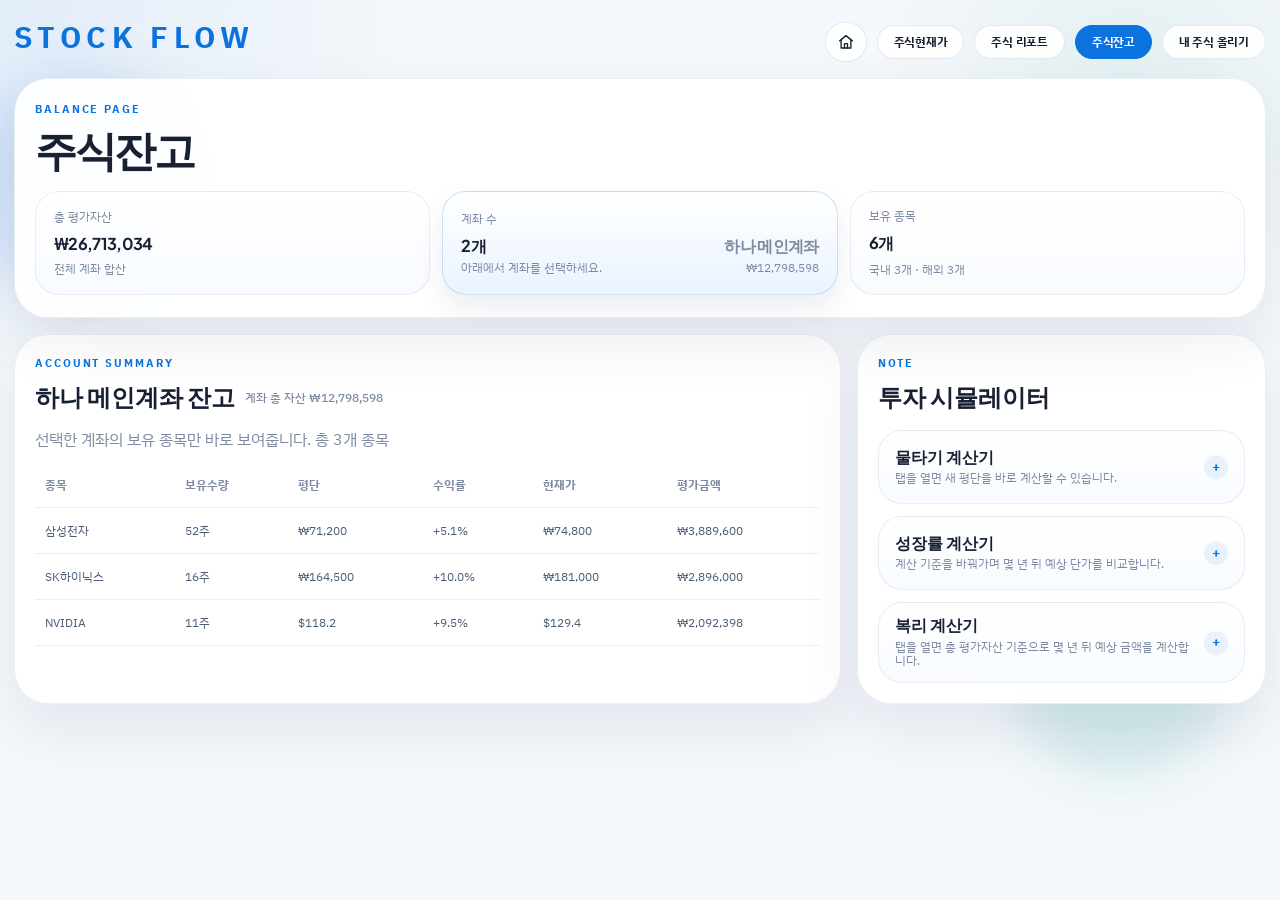
==== balance.html @ 99c7337c "Bump balance page asset version" ====
<!DOCTYPE html>
<html lang="ko">
  <head>
    <meta charset="UTF-8" />
    <meta name="viewport" content="width=device-width, initial-scale=1.0" />
    <title>주식잔고 | Stock Flow</title>
    <meta
      name="description"
      content="계좌별 주식 잔고와 평가금액을 확인하는 Stock Flow 페이지"
    />
    <link rel="preconnect" href="https://fonts.googleapis.com" />
    <link rel="preconnect" href="https://fonts.gstatic.com" crossorigin />
    <link
      href="https://fonts.googleapis.com/css2?family=IBM+Plex+Sans+KR:wght@400;500;600;700&family=Plus+Jakarta+Sans:wght@500;700;800&display=swap"
      rel="stylesheet"
    />
    <link rel="stylesheet" href="./styles.css?v=20260329-15" />
    <script defer src="./balance.js?v=20260329-15"></script>
  </head>
  <body>
    <div class="page-glow page-glow-one"></div>
    <div class="page-glow page-glow-two"></div>

    <div class="app-shell">
      <header class="page-header">
        <a href="./index.html" class="eyebrow-link">
          <p class="eyebrow">Stock Flow</p>
        </a>
        <div class="header-actions" aria-label="상단 기능 버튼">
          <a href="./index.html" class="header-action-button home-button" aria-label="홈">
            <svg class="home-icon" viewBox="0 0 24 24" aria-hidden="true">
              <path d="M3.5 10.5L12 3.5l8.5 7" />
              <path d="M5.5 9.75V20h13V9.75" />
              <path d="M10 20v-5.75h4V20" />
            </svg>
          </a>
          <a href="./market.html" class="header-action-button">주식현재가</a>
          <a href="./report.html" class="header-action-button">주식 리포트</a>
          <a href="./balance.html" class="header-action-button active" aria-current="page">주식잔고</a>
          <a href="./upload.html" class="header-action-button">내 주식 올리기</a>
        </div>
      </header>

      <main class="page-stack">
        <section class="panel hero-panel">
          <p class="section-kicker">Balance Page</p>
          <h1 class="market-page-title">주식잔고</h1>

          <div class="quick-stats balance-quick-stats">
            <button
              type="button"
              class="quick-stat-card quick-stat-card-button"
              id="totalAssetButton"
            >
              <span>총 평가자산</span>
              <strong id="balanceTotalAssetValue">-</strong>
              <p id="balanceTotalAssetMeta">전체 계좌 합산</p>
            </button>
            <div class="quick-stat-stack">
              <button
                type="button"
                class="quick-stat-card quick-stat-card-button"
                id="accountPickerButton"
                aria-expanded="false"
                aria-controls="accountPickerPanel"
              >
                <span>계좌 수</span>
                <div class="account-count-line">
                  <div class="account-count-stack">
                    <strong id="accountCountValue">-</strong>
                    <span id="accountCountMeta" class="account-count-subvalue">아래에서 계좌를 선택하세요.</span>
                  </div>
                  <div class="account-selected-stack">
                    <strong id="accountSelectedLabel" class="account-count-selected">-</strong>
                    <span id="accountSelectedAmount" class="account-count-subvalue">-</span>
                  </div>
                </div>
              </button>

              <div id="accountPickerPanel" class="account-picker-panel" hidden>
                <div class="account-picker-head">
                  <strong>계좌 선택</strong>
                </div>
                <div id="accountPickerList" class="account-picker-list"></div>
              </div>
            </div>
            <div class="quick-stat-stack">
              <button
                type="button"
                class="quick-stat-card quick-stat-card-button"
                id="holdingFilterButton"
                aria-expanded="false"
                aria-controls="holdingFilterPanel"
              >
                <span>보유 종목</span>
                <strong id="holdingCountValue">-</strong>
                <p id="holdingCountMeta">-</p>
              </button>

              <div id="holdingFilterPanel" class="holding-filter-panel" hidden>
                <div class="holding-filter-head">
                  <strong>주식 보기</strong>
                </div>
                <div class="holding-filter-list">
                  <button type="button" class="holding-filter-item" data-holding-filter="domestic">
                    한국 주식
                  </button>
                  <button type="button" class="holding-filter-item" data-holding-filter="foreign">
                    미국주식
                  </button>
                </div>
              </div>
            </div>
          </div>
        </section>

        <section class="page-grid-two balance-page-grid">
          <article class="panel page-panel">
            <div class="panel-head">
              <div>
                <p class="section-kicker">Account Summary</p>
                <div class="balance-section-title-row">
                  <h2 id="balanceSectionTitle">계좌별 잔고</h2>
                  <span id="balanceSectionAsset" class="balance-section-asset">-</span>
                </div>
              </div>
            </div>

            <p id="balanceSectionMeta" class="section-caption balance-section-meta">-</p>

            <div class="table-wrap">
              <table class="stock-table">
                <thead>
                  <tr>
                    <th>종목</th>
                    <th>보유수량</th>
                    <th>평단</th>
                    <th>수익률</th>
                    <th>현재가</th>
                    <th>평가금액</th>
                  </tr>
                </thead>
                <tbody id="balanceHoldingsBody"></tbody>
              </table>
            </div>
          </article>

          <article class="panel side-panel">
            <div class="panel-head panel-head-tight">
              <div>
                <p class="section-kicker">Note</p>
                <h2>투자 시뮬레이터</h2>
              </div>
            </div>

            <div class="side-list">
              <details class="side-list-item average-down-card average-down-accordion">
                <summary class="average-down-toggle">
                  <div class="average-down-head">
                    <strong>물타기 계산기</strong>
                    <p>탭을 열면 새 평단을 바로 계산할 수 있습니다.</p>
                  </div>
                  <span class="average-down-chevron" aria-hidden="true">+</span>
                </summary>

                <div class="average-down-panel">
                  <div class="average-down-grid">
                    <label class="average-down-field">
                      <span>현재 보유수량</span>
                      <input id="averageCurrentShares" type="number" min="0" step="0.01" placeholder="예: 10" />
                    </label>
                    <label class="average-down-field">
                      <span>현재 평단</span>
                      <input id="averageCurrentCost" type="number" min="0" step="0.01" placeholder="예: 71200" />
                    </label>
                    <label class="average-down-field">
                      <span>추가 매수가</span>
                      <input id="averageBuyPrice" type="number" min="0" step="0.01" placeholder="예: 68000" />
                    </label>
                    <label class="average-down-field">
                      <span>추가 매수수량</span>
                      <input id="averageBuyShares" type="number" min="0" step="0.01" placeholder="예: 5" />
                    </label>
                  </div>

                  <div class="average-down-results">
                    <article class="average-down-result">
                      <span>새 평단</span>
                      <strong id="averageNewCost">-</strong>
                    </article>
                    <article class="average-down-result">
                      <span>총 보유수량</span>
                      <strong id="averageTotalShares">-</strong>
                    </article>
                  </div>

                  <p class="average-down-note">수수료와 세금은 제외한 단순 계산입니다.</p>
                </div>
              </details>
              <details class="side-list-item compound-card compound-accordion">
                <summary class="compound-toggle">
                  <div class="compound-head">
                    <strong>성장률 계산기</strong>
                    <p>계산 기준을 바꿔가며 몇 년 뒤 예상 단가를 비교합니다.</p>
                  </div>
                  <span class="compound-chevron" aria-hidden="true">+</span>
                </summary>

                <div class="compound-panel">
                  <div class="compound-grid growth-grid">
                    <label class="compound-field">
                      <span>기간 (3년이내 신뢰·5년참고)</span>
                      <input id="growthYears" type="number" min="1" step="1" value="5" />
                    </label>
                    <div class="compound-field growth-mode-field">
                      <span>기준</span>
                      <div id="growthModeSwitch" class="mode-switch growth-mode-switch">
                        <button type="button" class="mode-chip active" data-growth-mode="historical">성과</button>
                        <button type="button" class="mode-chip" data-growth-mode="estimated">추정</button>
                      </div>
                    </div>
                  </div>

                  <div class="compound-results">
                    <article class="compound-result">
                      <span>총 예상 평가금액</span>
                      <strong id="growthFutureValue">-</strong>
                    </article>
                    <article class="compound-result">
                      <span>총 예상 증가액</span>
                      <strong id="growthFutureGain">-</strong>
                    </article>
                  </div>

                  <div id="growthHoldingsList" class="growth-list"></div>

                  <p id="growthModeNote" class="compound-note">최근 5년 총수익률을 연환산한 CAGR 기준이며, 샘플 종목 데이터에 맞춰 계산합니다.</p>
                </div>
              </details>
              <details class="side-list-item compound-card compound-accordion">
                <summary class="compound-toggle">
                  <div class="compound-head">
                    <strong>복리 계산기</strong>
                    <p>탭을 열면 총 평가자산 기준으로 몇 년 뒤 예상 금액을 계산합니다.</p>
                  </div>
                  <span class="compound-chevron" aria-hidden="true">+</span>
                </summary>

                <div class="compound-panel">
                  <div class="compound-grid">
                    <label class="compound-field">
                      <span>원금</span>
                      <input id="compoundPrincipal" type="number" min="0" step="1" placeholder="총 평가자산 자동 입력" />
                    </label>
                    <label class="compound-field">
                      <span>기간</span>
                      <input id="compoundYears" type="number" min="1" step="1" value="5" />
                    </label>
                    <label class="compound-field">
                      <span>연 수익률</span>
                      <input id="compoundRate" type="number" min="0" step="1" value="7" />
                    </label>
                  </div>

                  <div class="compound-results">
                    <article class="compound-result">
                      <span>예상 금액</span>
                      <strong id="compoundFutureValue">-</strong>
                    </article>
                    <article class="compound-result">
                      <span>예상 증가액</span>
                      <strong id="compoundGainValue">-</strong>
                    </article>
                  </div>

                  <p class="compound-note">연복리 기준의 단순 계산이며, 세금과 수수료는 제외합니다.</p>
                </div>
              </details>
            </div>
          </article>
        </section>
      </main>
    </div>
  </body>
</html>
---- styles.css ----
:root {
  --page-bg: #f4f7fb;
  --panel-bg: rgba(255, 255, 255, 0.94);
  --panel-border: rgba(21, 42, 76, 0.08);
  --text-strong: #182133;
  --text-body: #4b5d79;
  --text-soft: #7d8aa2;
  --line-soft: rgba(21, 42, 76, 0.08);
  --blue: #0c72de;
  --blue-soft: rgba(12, 114, 222, 0.12);
  --button-active-solid: #0c72de;
  --button-active-border: #0c72de;
  --button-active-text: #ffffff;
  --teal: #0f9c8a;
  --teal-soft: rgba(15, 156, 138, 0.12);
  --orange: #ef8a26;
  --orange-soft: rgba(239, 138, 38, 0.12);
  --rose: #de5967;
  --rose-soft: rgba(222, 89, 103, 0.12);
  --slate: #7a8aa4;
  --slate-soft: rgba(122, 138, 164, 0.14);
  --surface: #eef3f9;
  --shadow-soft: 0 24px 56px rgba(23, 43, 77, 0.08);
  --shadow-focus: 0 18px 34px rgba(12, 114, 222, 0.14);
  --radius-xl: 34px;
  --radius-lg: 26px;
  --radius-md: 18px;
  --radius-sm: 14px;
}

* {
  box-sizing: border-box;
}

body {
  margin: 0;
  min-height: 100vh;
  background:
    radial-gradient(circle at top left, rgba(12, 114, 222, 0.08), transparent 26%),
    radial-gradient(circle at right 12% top 10%, rgba(15, 156, 138, 0.08), transparent 18%),
    var(--page-bg);
  color: var(--text-body);
  font-family: "IBM Plex Sans KR", sans-serif;
}

button {
  font: inherit;
}

.page-glow {
  position: fixed;
  z-index: 0;
  border-radius: 999px;
  filter: blur(24px);
  pointer-events: none;
}

.page-glow-one {
  top: 72px;
  left: -36px;
  width: 230px;
  height: 230px;
  background: rgba(88, 155, 239, 0.18);
}

.page-glow-two {
  right: 4vw;
  bottom: 14%;
  width: 220px;
  height: 220px;
  background: rgba(15, 156, 138, 0.14);
}

.app-shell {
  position: relative;
  z-index: 1;
  width: min(1320px, calc(100vw - 28px));
  margin: 0 auto;
  padding: 22px 0 34px;
}

.page-header {
  display: flex;
  justify-content: space-between;
  align-items: flex-end;
  gap: 18px;
  margin-bottom: 16px;
}

.eyebrow-link {
  text-decoration: none;
}

.header-actions {
  display: flex;
  justify-content: flex-end;
  align-items: center;
  flex-wrap: wrap;
  gap: 10px;
}

.header-action-button {
  display: inline-flex;
  align-items: center;
  justify-content: center;
  border: 1px solid rgba(21, 42, 76, 0.1);
  background: rgba(255, 255, 255, 0.9);
  color: var(--text-strong);
  border-radius: 999px;
  padding: 10px 16px;
  font-size: 0.78rem;
  font-weight: 700;
  line-height: 1;
  letter-spacing: -0.02em;
  white-space: nowrap;
  text-align: center;
  text-decoration: none;
  cursor: pointer;
  transition: transform 160ms ease, background 160ms ease, color 160ms ease, border-color 160ms ease;
}

.header-action-button.home-button {
  width: 42px;
  min-width: 42px;
  padding: 10px 0;
  color: var(--text-strong);
}

.header-action-button.home-button.active {
  color: var(--text-strong);
}

.home-icon {
  width: 18px;
  height: 18px;
  display: block;
  fill: none;
  stroke: currentColor;
  stroke-width: 1.8;
  stroke-linecap: round;
  stroke-linejoin: round;
}

.header-action-button:hover {
  transform: translateY(-1px);
  border-color: rgba(12, 114, 222, 0.2);
}

.header-action-button.active {
  border-color: var(--button-active-border);
  background: var(--button-active-solid);
  color: var(--button-active-text);
}

.header-action-button.ghost-button {
  background: transparent;
}

.eyebrow {
  margin: 0 0 10px;
  font-size: 30px;
  letter-spacing: 0.18em;
  text-transform: uppercase;
  color: var(--blue);
  font-weight: 700;
  line-height: 1;
}

.section-kicker {
  margin: 0 0 10px;
  font-size: 0.66rem;
  letter-spacing: 0.18em;
  text-transform: uppercase;
  color: var(--blue);
  font-weight: 700;
}

.panel h2,
.selector-copy strong,
.blueprint-card strong {
  margin: 0;
  color: var(--text-strong);
  font-family: "Plus Jakarta Sans", sans-serif;
}

.page-note,
.section-caption,
.selector-copy p,
.blueprint-card p,
.selector-meta,
.donut-center-meta {
  color: var(--text-soft);
}

.page-note {
  max-width: 30ch;
  margin: 0;
  line-height: 1.55;
  font-size: 0.78rem;
  text-align: right;
}

.stage-grid {
  display: grid;
  grid-template-columns: minmax(0, 1.28fr) minmax(300px, 0.72fr);
  gap: 16px;
}

.left-stage {
  display: grid;
  gap: 20px;
}

.page-stack {
  display: grid;
  gap: 16px;
  position: relative;
  overflow: visible;
}

.panel {
  background: var(--panel-bg);
  border: 1px solid var(--panel-border);
  border-radius: var(--radius-xl);
  box-shadow: var(--shadow-soft);
  backdrop-filter: blur(16px);
}

.avg-panel,
.right-stage,
.blueprint-panel,
.history-panel {
  padding: 20px;
}

.hero-panel {
  padding: 22px 20px;
  position: relative;
  z-index: 8;
  overflow: visible;
}

.hero-panel h1 {
  margin: 0;
  color: var(--text-strong);
  font-family: "Plus Jakarta Sans", sans-serif;
  font-size: clamp(1.8rem, 3.4vw, 2.6rem);
  line-height: 1.06;
  letter-spacing: -0.06em;
}

.market-page-title {
  font-size: clamp(1.48rem, 2.5vw, 2.02rem);
}

.hero-title-row {
  display: flex;
  align-items: center;
  gap: 12px;
  flex-wrap: wrap;
}

.hero-market-statuses {
  display: flex;
  align-items: center;
  gap: 10px;
  flex-wrap: wrap;
}

.live-market-pill {
  display: inline-flex;
  align-items: center;
  justify-content: center;
  padding: 8px 12px;
  border-radius: 999px;
  background: rgba(12, 114, 222, 0.1);
  color: var(--blue);
  font-size: 0.74rem;
  font-weight: 700;
  white-space: nowrap;
}

.live-market-pill-us {
  background: rgba(242, 140, 40, 0.14);
  color: #d77712;
}

.hero-copy {
  margin: 10px 0 0;
  max-width: 56ch;
  color: var(--text-soft);
  line-height: 1.6;
  font-size: 0.84rem;
}

.hero-market-note {
  display: block;
  margin: 10px 0 0;
}

.quick-stats {
  display: grid;
  grid-template-columns: repeat(3, minmax(0, 1fr));
  gap: 12px;
  margin-top: 20px;
  overflow: visible;
}

.balance-quick-stats {
  align-items: stretch;
}

.balance-quick-stats > .quick-stat-card,
.balance-quick-stats > .quick-stat-stack {
  align-self: stretch;
}

.balance-quick-stats > .quick-stat-stack {
  display: flex;
  flex-direction: column;
}

.balance-quick-stats > .quick-stat-card,
.balance-quick-stats > .quick-stat-stack > .quick-stat-card {
  min-height: 104px;
  padding-top: 14px;
  padding-bottom: 14px;
}

.balance-quick-stats > .quick-stat-stack > .quick-stat-card {
  height: 100%;
}

.quick-stat-card,
.account-summary-card,
.quote-card,
.guide-card,
.side-list-item {
  border-radius: 24px;
  border: 1px solid var(--line-soft);
  background: linear-gradient(180deg, #ffffff 0%, #f8fbff 100%);
}

.quick-stat-card {
  padding: 16px 18px;
}

.quick-stat-card-button {
  width: 100%;
  text-align: left;
  cursor: pointer;
  font: inherit;
}

.balance-quick-stats .quick-stat-card-button {
  transition:
    transform 180ms ease,
    background 180ms ease,
    border-color 180ms ease,
    box-shadow 180ms ease;
}

.balance-quick-stats .quick-stat-card-button:hover {
  background: linear-gradient(180deg, #ffffff 0%, #eef5ff 100%);
  border-color: rgba(12, 114, 222, 0.14);
  box-shadow: 0 12px 24px rgba(16, 39, 72, 0.07);
  transform: translateY(-2px);
}

.balance-quick-stats .quick-stat-card-button:active {
  transform: translateY(0) scale(0.992);
}

.balance-quick-stats .quick-stat-card-button.is-active {
  background: linear-gradient(180deg, #ffffff 0%, #eaf3ff 100%);
  border-color: rgba(12, 114, 222, 0.2);
  box-shadow: 0 14px 28px rgba(16, 39, 72, 0.08);
}

.balance-quick-stats .quick-stat-card-button.is-active:hover {
  background: linear-gradient(180deg, #ffffff 0%, #e4efff 100%);
}

.quick-stat-stack {
  position: relative;
  min-width: 0;
  z-index: 9;
}

.quick-stat-card span,
.account-summary-card span,
.guide-card span,
.quote-head span {
  display: block;
  color: var(--text-soft);
  font-size: 0.72rem;
}

.quick-stat-card strong,
.account-summary-card strong,
.quote-card strong,
.guide-card strong,
.side-list-item strong {
  display: block;
  margin-top: 8px;
  color: var(--text-strong);
  font-family: "Plus Jakarta Sans", sans-serif;
}

.quick-stat-card strong,
.account-summary-card strong {
  font-size: 1.02rem;
  letter-spacing: -0.04em;
}

.account-count-line {
  display: grid;
  grid-template-columns: minmax(28px, auto) minmax(0, 1fr);
  align-items: start;
  column-gap: 12px;
  margin-top: 8px;
}

.account-count-line strong {
  margin-top: 0;
}

.account-count-stack,
.account-selected-stack {
  display: grid;
  gap: 1px;
}

.account-count-stack {
  justify-items: start;
}

.account-selected-stack {
  justify-items: end;
}

.account-count-line #accountCountValue {
  text-align: left;
}

.account-count-selected {
  color: #3d6fb1 !important;
  font-weight: 600;
  text-align: right;
  margin-left: 0;
}

.account-count-subvalue {
  color: var(--text-soft);
  font-size: 0.74rem;
  font-weight: 400;
  line-height: 1.5;
  white-space: nowrap;
}

.account-count-stack .account-count-subvalue {
  text-align: left;
}

.account-selected-stack .account-count-subvalue {
  text-align: right;
}

#accountPickerButton > span,
#accountPickerButton .account-count-selected,
#accountPickerButton .account-count-subvalue {
  color: var(--text-soft) !important;
}

#accountPickerButton #accountCountValue {
  color: var(--text-strong) !important;
}

.quick-stat-card p,
.account-summary-card p,
.guide-card p,
.side-list-item p,
.quote-price-row span {
  margin: 6px 0 0;
  color: var(--text-soft);
  font-size: 0.74rem;
  line-height: 1.5;
}

.account-picker-panel {
  position: absolute;
  top: calc(100% + 8px);
  left: 0;
  z-index: 20;
  padding: 14px;
  width: 100%;
  box-sizing: border-box;
  min-width: 0;
  border-radius: 24px;
  border: 1px solid var(--line-soft);
  background: linear-gradient(180deg, #ffffff 0%, #f7fbff 100%);
  box-shadow: 0 18px 38px rgba(16, 39, 72, 0.12);
}

.holding-filter-panel {
  position: absolute;
  top: calc(100% + 8px);
  left: 0;
  z-index: 20;
  padding: 14px;
  width: 100%;
  box-sizing: border-box;
  min-width: 0;
  border-radius: 24px;
  border: 1px solid var(--line-soft);
  background: linear-gradient(180deg, #ffffff 0%, #f7fbff 100%);
  box-shadow: 0 18px 38px rgba(16, 39, 72, 0.12);
}

.holding-filter-head {
  display: grid;
  gap: 4px;
  margin-bottom: 12px;
}

.holding-filter-head strong {
  color: var(--text-strong);
  font-family: "Plus Jakarta Sans", sans-serif;
  font-size: 0.95rem;
  letter-spacing: -0.04em;
}

.holding-filter-head span {
  color: var(--text-soft);
  font-size: 0.74rem;
}

.holding-filter-list {
  display: grid;
  gap: 10px;
}

.holding-filter-item {
  width: 100%;
  display: flex;
  align-items: center;
  justify-content: space-between;
  gap: 12px;
  border: 1px solid rgba(21, 42, 76, 0.08);
  border-radius: 18px;
  background: rgba(255, 255, 255, 0.94);
  padding: 12px 14px;
  color: var(--text-body);
  font: inherit;
  font-size: 0.8rem;
  font-weight: 700;
  text-align: left;
  cursor: pointer;
  transition: border-color 160ms ease, background 160ms ease, color 160ms ease;
}

.holding-filter-name {
  white-space: nowrap;
}

.holding-filter-count {
  color: var(--text-soft);
  font-size: 0.76rem;
  font-weight: 600;
  white-space: nowrap;
}

.holding-filter-item.active {
  border-color: var(--button-active-border);
  background: rgba(12, 114, 222, 0.08);
  color: var(--blue);
}

.holding-filter-item.active .holding-filter-count {
  color: var(--blue);
}

.account-picker-head {
  display: grid;
  gap: 4px;
  margin-bottom: 12px;
}

.account-picker-head strong {
  color: var(--text-strong);
  font-family: "Plus Jakarta Sans", sans-serif;
  font-size: 0.95rem;
  letter-spacing: -0.04em;
}

.account-picker-head span {
  color: var(--text-soft);
  font-size: 0.74rem;
}

.account-picker-list {
  display: grid;
  gap: 10px;
  max-height: 220px;
  overflow-y: auto;
  padding-right: 4px;
}

.account-picker-item {
  width: 100%;
  display: flex;
  justify-content: space-between;
  align-items: center;
  gap: 12px;
  padding: 12px 14px;
  border: 1px solid rgba(21, 42, 76, 0.08);
  border-radius: 18px;
  background: rgba(255, 255, 255, 0.94);
  text-align: left;
  cursor: pointer;
  transition: border-color 160ms ease, background 160ms ease, transform 160ms ease;
}

.account-picker-item:hover {
  transform: translateY(-1px);
  border-color: rgba(12, 114, 222, 0.18);
}

.account-picker-item.active {
  border-color: var(--button-active-border);
  background: rgba(12, 114, 222, 0.08);
}

.account-picker-name,
.account-picker-amount {
  margin: 0;
  color: var(--text-strong);
  font-family: "Plus Jakarta Sans", sans-serif;
  font-size: 0.82rem;
  letter-spacing: -0.03em;
}

.account-picker-amount {
  color: #3d6fb1;
}

.balance-section-title-row {
  display: flex;
  align-items: center;
  gap: 10px;
  flex-wrap: wrap;
}

.balance-section-asset {
  color: var(--text-soft);
  font-size: 0.76rem;
  font-weight: 500;
  white-space: nowrap;
}

.page-grid-two {
  display: grid;
  grid-template-columns: minmax(0, 1.1fr) minmax(300px, 0.72fr);
  gap: 16px;
  position: relative;
  z-index: 1;
}

.balance-page-grid {
  grid-template-columns: minmax(0, 1fr) calc((100% - 24px) / 3);
}

.page-panel,
.side-panel {
  padding: 20px;
}

.quote-grid,
.guide-grid,
.account-summary-grid,
.side-list {
  display: grid;
  gap: 12px;
}

.quote-grid {
  grid-template-columns: repeat(2, minmax(0, 1fr));
}

.quote-card {
  padding: 16px;
}

.quote-head,
.quote-price-row {
  display: flex;
  justify-content: space-between;
  align-items: flex-start;
  gap: 10px;
}

.quote-head strong {
  font-size: 0.92rem;
}

.quote-price-row {
  margin-top: 14px;
  align-items: flex-end;
}

.quote-price-row strong {
  margin: 0;
  font-size: 1.1rem;
  letter-spacing: -0.04em;
}

.change-pill {
  display: inline-flex;
  align-items: center;
  justify-content: center;
  min-width: 62px;
  padding: 6px 10px;
  border-radius: 999px;
  font-size: 0.72rem;
  font-weight: 700;
  white-space: nowrap;
}

.change-pill.positive {
  background: rgba(15, 156, 138, 0.12);
  color: var(--teal);
}

.change-pill.negative {
  background: rgba(222, 89, 103, 0.12);
  color: var(--rose);
}

.account-summary-grid {
  grid-template-columns: repeat(2, minmax(0, 1fr));
  margin-bottom: 14px;
}

.account-summary-card {
  padding: 16px 18px;
}

.balance-section-meta {
  margin: -4px 0 12px;
}

.table-wrap {
  overflow-x: auto;
}

.stock-table {
  width: 100%;
  border-collapse: collapse;
  min-width: 640px;
}

.stock-table th,
.stock-table td {
  padding: 14px 10px;
  border-bottom: 1px solid var(--line-soft);
  text-align: left;
  white-space: nowrap;
}

.stock-table th {
  color: var(--text-soft);
  font-size: 0.72rem;
  font-weight: 700;
}

.stock-table td {
  color: var(--text-body);
  font-size: 0.78rem;
}

.stock-table-empty {
  color: var(--text-soft);
  text-align: center;
}

.upload-dropzone {
  display: grid;
  justify-items: center;
  gap: 12px;
  padding: 34px 24px;
  border-radius: 28px;
  border: 1.5px dashed rgba(12, 114, 222, 0.22);
  background: linear-gradient(180deg, rgba(255, 255, 255, 0.98), rgba(240, 247, 255, 0.9));
  text-align: center;
}

.upload-dropzone strong {
  color: var(--text-strong);
  font-family: "Plus Jakarta Sans", sans-serif;
  font-size: 1.08rem;
  letter-spacing: -0.04em;
}

.upload-dropzone p {
  max-width: 48ch;
  margin: 0;
  color: var(--text-soft);
  font-size: 0.78rem;
  line-height: 1.6;
}

.upload-badge {
  display: inline-flex;
  align-items: center;
  justify-content: center;
  padding: 7px 12px;
  border-radius: 999px;
  background: rgba(12, 114, 222, 0.12);
  color: var(--blue);
  font-size: 0.72rem;
  font-weight: 700;
}

.inline-actions {
  display: flex;
  gap: 10px;
  flex-wrap: wrap;
  justify-content: center;
}

.guide-grid {
  grid-template-columns: repeat(3, minmax(0, 1fr));
  margin-top: 16px;
}

.guide-card {
  padding: 18px;
}

.guide-card span {
  display: inline-flex;
  width: 34px;
  height: 34px;
  border-radius: 12px;
  align-items: center;
  justify-content: center;
  background: var(--surface);
  color: var(--blue);
  font-weight: 700;
}

.side-list-item {
  padding: 16px;
}

.average-down-card {
  display: grid;
  gap: 10px;
  padding: 0 16px;
}

.average-down-accordion:not([open]) {
  align-content: center;
}

.average-down-accordion[open] {
  gap: 10px;
  padding-top: 10px;
  padding-bottom: 10px;
}

.average-down-toggle {
  width: 100%;
  display: grid;
  grid-template-columns: minmax(0, 1fr) auto;
  align-items: center;
  gap: 10px;
  padding: 14px 0;
  min-height: 72px;
  border: 0;
  background: transparent;
  color: inherit;
  text-align: left;
  cursor: pointer;
  list-style: none;
}

.average-down-toggle::-webkit-details-marker {
  display: none;
}

.average-down-head {
  display: grid;
  align-content: center;
  gap: 6px;
  min-height: auto;
  align-self: center;
  padding-block: 2px;
}

.average-down-head strong {
  margin-top: 0;
  line-height: 1.05;
}

.average-down-head p {
  margin: 0;
  line-height: 1.2;
}

.average-down-chevron {
  display: inline-flex;
  align-items: center;
  justify-content: center;
  width: 24px;
  height: 24px;
  border-radius: 999px;
  background: rgba(12, 114, 222, 0.08);
  color: var(--blue);
  font-size: 0.9rem;
  font-weight: 700;
  line-height: 1;
  transition: transform 180ms ease, background 180ms ease, color 180ms ease;
}

.average-down-accordion[open] .average-down-chevron {
  transform: rotate(45deg);
  background: rgba(12, 114, 222, 0.14);
}

.average-down-panel {
  display: grid;
  gap: 14px;
}

.average-down-grid {
  display: grid;
  grid-template-columns: repeat(2, minmax(0, 1fr));
  gap: 10px;
}

.average-down-field {
  display: grid;
  gap: 6px;
}

.average-down-field span {
  color: var(--text-soft);
  font-size: 0.7rem;
  font-weight: 700;
}

.average-down-field input {
  width: 100%;
  box-sizing: border-box;
  border: 1px solid rgba(21, 42, 76, 0.1);
  border-radius: 16px;
  background: rgba(255, 255, 255, 0.94);
  padding: 11px 12px;
  color: var(--text-strong);
  font: inherit;
  font-size: 0.76rem;
  outline: none;
  box-shadow: inset 0 1px 0 rgba(255, 255, 255, 0.6);
}

.average-down-field input:focus {
  border-color: rgba(12, 114, 222, 0.2);
  box-shadow: 0 0 0 4px rgba(12, 114, 222, 0.08);
}

.average-down-results {
  display: grid;
  grid-template-columns: repeat(2, minmax(0, 1fr));
  gap: 10px;
}

.average-down-result {
  padding: 9px 12px;
  border: 1px solid rgba(21, 42, 76, 0.08);
  border-radius: 18px;
  background: linear-gradient(180deg, #ffffff 0%, #f7fbff 100%);
}

.average-down-result span {
  color: var(--text-soft);
  font-size: 0.7rem;
  font-weight: 700;
}

.average-down-result strong {
  margin-top: 4px;
  font-size: 0.98rem;
  letter-spacing: -0.04em;
}

.average-down-note {
  margin: -2px 0 0;
  color: var(--text-soft);
  font-size: 0.72rem;
  line-height: 1.5;
}

.compound-card {
  display: grid;
  gap: 10px;
  padding: 0 16px;
}

.compound-accordion:not([open]) {
  align-content: center;
}

.compound-accordion[open] {
  gap: 10px;
  padding-top: 10px;
  padding-bottom: 10px;
}

.compound-toggle {
  width: 100%;
  display: grid;
  grid-template-columns: minmax(0, 1fr) auto;
  align-items: center;
  gap: 10px;
  padding: 14px 0;
  min-height: 72px;
  border: 0;
  background: transparent;
  color: inherit;
  text-align: left;
  cursor: pointer;
  list-style: none;
}

.compound-toggle::-webkit-details-marker {
  display: none;
}

.compound-head {
  display: grid;
  align-content: center;
  gap: 6px;
  align-self: center;
}

.compound-head strong {
  margin-top: 0;
  line-height: 1.05;
}

.compound-head p {
  margin: 0;
  line-height: 1.2;
}

.compound-chevron {
  display: inline-flex;
  align-items: center;
  justify-content: center;
  width: 24px;
  height: 24px;
  border-radius: 999px;
  background: rgba(12, 114, 222, 0.08);
  color: var(--blue);
  font-size: 0.9rem;
  font-weight: 700;
  line-height: 1;
  transition: transform 180ms ease, background 180ms ease, color 180ms ease;
}

.compound-accordion[open] .compound-chevron {
  transform: rotate(45deg);
  background: rgba(12, 114, 222, 0.14);
}

.compound-panel {
  display: grid;
  gap: 14px;
}

.compound-grid {
  display: grid;
  grid-template-columns: repeat(3, minmax(0, 1fr));
  gap: 10px;
}

.growth-grid {
  grid-template-columns: minmax(0, 188px) minmax(0, 1fr);
  align-items: end;
  max-width: none;
}

.growth-mode-field {
  align-content: end;
}

.growth-mode-switch {
  gap: 8px;
  flex-wrap: nowrap;
}

.growth-mode-switch .mode-chip {
  flex: 1 1 0;
  padding: 10px 12px;
  font-size: 0.76rem;
}

.compound-field {
  display: grid;
  gap: 6px;
}

.compound-field span {
  color: var(--text-soft);
  font-size: 0.7rem;
  font-weight: 700;
}

.compound-field input,
.compound-field select {
  width: 100%;
  box-sizing: border-box;
  border: 1px solid rgba(21, 42, 76, 0.1);
  border-radius: 16px;
  background: rgba(255, 255, 255, 0.94);
  padding: 11px 12px;
  color: var(--text-strong);
  font: inherit;
  font-size: 0.76rem;
  outline: none;
  box-shadow: inset 0 1px 0 rgba(255, 255, 255, 0.6);
}

.compound-field input:focus,
.compound-field select:focus {
  border-color: rgba(12, 114, 222, 0.2);
  box-shadow: 0 0 0 4px rgba(12, 114, 222, 0.08);
}

.compound-results {
  display: grid;
  grid-template-columns: repeat(2, minmax(0, 1fr));
  gap: 10px;
}

.compound-result {
  padding: 9px 12px;
  border: 1px solid rgba(21, 42, 76, 0.08);
  border-radius: 18px;
  background: linear-gradient(180deg, #ffffff 0%, #f7fbff 100%);
}

.compound-result span {
  color: var(--text-soft);
  font-size: 0.7rem;
  font-weight: 700;
}

.compound-result strong {
  margin-top: 4px;
  font-size: 0.98rem;
  letter-spacing: -0.04em;
}

.compound-note {
  margin: -2px 0 0;
  color: var(--text-soft);
  font-size: 0.72rem;
  line-height: 1.5;
}

.growth-list {
  display: grid;
  gap: 10px;
}

.growth-item {
  display: grid;
  gap: 10px;
  padding: 10px 12px;
  border: 1px solid rgba(21, 42, 76, 0.08);
  border-radius: 18px;
  background: rgba(255, 255, 255, 0.94);
}

.growth-item-empty {
  gap: 0;
}

.growth-item-empty strong {
  font-size: 0.82rem;
  color: var(--text-soft);
}

.growth-item-head {
  display: flex;
  flex-wrap: wrap;
  align-items: center;
  justify-content: space-between;
  gap: 12px;
}

.growth-item-title-wrap {
  display: grid;
  gap: 3px;
}

.growth-item-title {
  font-size: 0.88rem;
  line-height: 1.2;
}

.growth-item-account {
  color: var(--text-soft);
  font-size: 0.7rem;
  font-weight: 700;
  white-space: nowrap;
}

.growth-item-rate {
  display: inline-flex;
  align-items: center;
  justify-content: center;
  min-width: 64px;
  padding: 5px 10px;
  border-radius: 999px;
  background: rgba(12, 114, 222, 0.08);
  color: var(--blue);
  font-size: 0.72rem;
  font-weight: 700;
  white-space: nowrap;
}

.growth-item-values {
  display: grid;
  grid-template-columns: repeat(2, minmax(0, 1fr));
  gap: 10px;
}

.growth-item-value {
  display: grid;
  gap: 4px;
}

.growth-item-value span {
  color: var(--text-soft);
  font-size: 0.68rem;
  font-weight: 700;
}

.growth-item-value strong {
  font-size: 0.82rem;
  letter-spacing: -0.03em;
}

.market-side-panel {
  display: grid;
  align-content: start;
  gap: 16px;
}

.market-stage-grid {
  display: grid;
  grid-template-columns: minmax(0, 1fr) minmax(240px, 0.38fr);
  gap: 16px;
  align-items: stretch;
  min-height: 440px;
  margin-top: 4px;
}

.market-inline-board {
  display: grid;
  grid-template-rows: auto minmax(0, 1fr);
  height: 100%;
  padding: 16px;
  border-radius: 24px;
}

.favorite-panel {
  display: none;
  position: absolute;
  top: calc(100% + 8px);
  left: 0;
  z-index: 24;
  gap: 8px;
  width: 100%;
  padding: 10px;
  border: 1px solid rgba(21, 42, 76, 0.08);
  border-radius: 20px;
  background: linear-gradient(180deg, rgba(255, 255, 255, 0.98), rgba(244, 249, 255, 0.95));
  box-shadow: 0 16px 32px rgba(23, 43, 77, 0.08);
}

.favorite-panel.open {
  display: grid;
}

.favorite-empty-copy {
  margin: 0;
  color: var(--text-soft);
  font-size: 0.72rem;
  line-height: 1.5;
}

.favorite-item {
  display: grid;
  grid-template-columns: minmax(0, 1fr) auto;
  align-items: center;
  gap: 8px;
  padding: 8px;
  border: 1px solid var(--line-soft);
  border-radius: 16px;
  background: linear-gradient(180deg, #ffffff 0%, #f8fbff 100%);
}

.favorite-item.active {
  border-color: rgba(12, 114, 222, 0.24);
  box-shadow: var(--shadow-focus);
}

.favorite-item-main {
  border: 0;
  background: transparent;
  text-align: left;
  cursor: pointer;
  padding: 0 4px;
}

.favorite-item-main strong,
.favorite-item-main small {
  display: block;
}

.favorite-item-main strong {
  color: var(--text-strong);
  font-size: 0.76rem;
}

.favorite-item-main small {
  margin-top: 4px;
  color: var(--text-soft);
  font-size: 0.67rem;
}

.market-board-head {
  margin-bottom: 12px;
}

.market-board-head h2 {
  font-size: 0.92rem;
}

.market-board-head .section-caption {
  font-size: 0.7rem;
}

.market-top-row {
  display: grid;
  grid-template-columns: minmax(0, 1fr) minmax(240px, 0.38fr);
  gap: 16px;
  align-items: end;
  margin-top: 16px;
  position: relative;
  z-index: 4;
}

.market-controls {
  display: grid;
  gap: 14px;
  width: min(100%, 470px);
  margin-top: 0;
  position: relative;
}

.market-favorite-tab-wrap {
  display: flex;
  justify-content: flex-start;
  width: 100%;
  position: relative;
}

.favorite-tab-button {
  display: inline-flex;
  align-items: center;
  justify-content: space-between;
  gap: 12px;
  width: 100%;
  border: 1px solid rgba(21, 42, 76, 0.08);
  background: rgba(255, 255, 255, 0.92);
  color: var(--text-body);
  border-radius: 18px;
  padding: 12px 14px;
  font-size: 0.76rem;
  font-weight: 700;
  cursor: pointer;
  transition: transform 160ms ease, background 160ms ease, border-color 160ms ease, color 160ms ease;
}

.favorite-tab-button:hover {
  transform: translateY(-1px);
  border-color: rgba(12, 114, 222, 0.18);
}

.favorite-tab-button.active {
  border-color: var(--button-active-border);
  background: var(--button-active-solid);
  color: var(--button-active-text);
}

.favorite-tab-button.active .favorite-count-badge-kr {
  background: #0858ac;
  color: #ffffff;
}

.favorite-tab-button.active .favorite-count-badge-us {
  background: #f28c28;
  color: #ffffff;
}

.favorite-count-group {
  display: inline-flex;
  align-items: center;
  gap: 6px;
}

.favorite-count-badge {
  display: inline-flex;
  min-width: 24px;
  height: 24px;
  align-items: center;
  justify-content: center;
  border-radius: 999px;
  background: rgba(12, 114, 222, 0.12);
  color: var(--blue);
  font-size: 0.68rem;
  font-family: "Plus Jakarta Sans", sans-serif;
}

.favorite-count-badge-kr {
  background: rgba(12, 114, 222, 0.12);
  color: var(--blue);
}

.favorite-count-badge-us {
  background: rgba(242, 140, 40, 0.16);
  color: #d77712;
}

.market-tabs {
  display: flex;
  flex-wrap: wrap;
  gap: 10px;
}

.market-tab {
  border: 1px solid var(--line-soft);
  background: #ffffff;
  color: var(--text-body);
  border-radius: 999px;
  padding: 9px 14px;
  font-size: 0.78rem;
  font-weight: 700;
  cursor: pointer;
  transition: transform 160ms ease, background 160ms ease, color 160ms ease, border-color 160ms ease;
}

.market-tab.active {
  border-color: var(--button-active-border);
  background: var(--button-active-solid);
  color: var(--button-active-text);
}

.market-search {
  display: grid;
  gap: 8px;
}

.market-search span {
  color: var(--text-soft);
  font-size: 0.72rem;
  font-weight: 700;
}

.market-search input {
  width: 100%;
  border: 1px solid rgba(21, 42, 76, 0.1);
  border-radius: 18px;
  background: rgba(255, 255, 255, 0.94);
  padding: 14px 16px;
  color: var(--text-strong);
  font: inherit;
  outline: none;
  box-shadow: inset 0 1px 0 rgba(255, 255, 255, 0.6);
}

.market-search input:focus {
  border-color: rgba(12, 114, 222, 0.22);
  box-shadow: 0 0 0 4px rgba(12, 114, 222, 0.08);
}

.market-search-results {
  position: absolute;
  top: calc(100% + 8px);
  left: 0;
  z-index: 25;
  display: flex;
  flex-wrap: wrap;
  gap: 10px;
  width: 100%;
  min-height: 0;
}

.market-search-results:empty {
  display: none;
}

.search-result-chip {
  display: grid;
  grid-template-columns: minmax(0, 1fr) auto;
  align-items: center;
  gap: 8px;
  width: 100%;
  border: 1px solid rgba(21, 42, 76, 0.08);
  background: rgba(255, 255, 255, 0.94);
  border-radius: 18px;
  padding: 8px;
  transition: transform 160ms ease, box-shadow 160ms ease, border-color 160ms ease;
}

.search-result-chip:hover {
  transform: translateY(-1px);
  border-color: rgba(12, 114, 222, 0.18);
  box-shadow: 0 12px 22px rgba(23, 43, 77, 0.08);
}

.search-result-main {
  border: 0;
  background: transparent;
  padding: 2px 4px;
  text-align: left;
  cursor: pointer;
}

.search-result-main span,
.search-result-main small,
.empty-search-result {
  display: block;
}

.search-result-main span {
  color: var(--text-strong);
  font-size: 0.78rem;
  font-weight: 700;
}

.search-result-main small,
.empty-search-result {
  margin-top: 4px;
  color: var(--text-soft);
  font-size: 0.7rem;
}

.favorite-star-button {
  border: 0;
  background: transparent;
  color: rgba(21, 42, 76, 0.24);
  width: 32px;
  height: 32px;
  display: inline-flex;
  align-items: center;
  justify-content: center;
  border-radius: 999px;
  cursor: pointer;
  font-size: 1rem;
  line-height: 1;
  transition: background 160ms ease, color 160ms ease, transform 160ms ease;
}

.favorite-star-button:hover {
  background: rgba(12, 114, 222, 0.08);
  color: rgba(12, 114, 222, 0.72);
  transform: scale(1.04);
}

.favorite-star-button.active {
  color: #f2a93b;
}

.empty-search-result {
  margin: 0;
}

.live-chart-shell {
  display: grid;
  grid-template-rows: auto auto minmax(0, 1fr);
  gap: 14px;
  height: 100%;
  padding: 18px;
  border-radius: 28px;
  background: linear-gradient(180deg, rgba(255, 255, 255, 0.98), rgba(241, 246, 252, 0.94));
  border: 1px solid rgba(21, 42, 76, 0.06);
  box-sizing: border-box;
}

.chart-range-switch {
  display: flex;
  flex-wrap: wrap;
  gap: 10px;
}

.chart-range-chip {
  border: 1px solid rgba(21, 42, 76, 0.08);
  background: rgba(255, 255, 255, 0.92);
  color: var(--text-soft);
  border-radius: 999px;
  padding: 8px 12px;
  font-size: 0.72rem;
  font-weight: 700;
  cursor: pointer;
  transition: transform 160ms ease, background 160ms ease, border-color 160ms ease, color 160ms ease;
}

.chart-range-chip:hover {
  transform: translateY(-1px);
  border-color: rgba(12, 114, 222, 0.18);
}

.chart-range-chip.active {
  border-color: var(--button-active-border);
  background: var(--button-active-solid);
  color: var(--button-active-text);
}

.chart-summary-copy {
  min-width: 0;
}

.chart-headline-row {
  display: flex;
  align-items: center;
  gap: 14px;
  flex-wrap: wrap;
}

.chart-detail-inline {
  display: flex;
  flex-wrap: wrap;
  align-items: center;
  gap: 8px 12px;
  min-width: 0;
}

.chart-inline-stat {
  display: inline-flex;
  align-items: baseline;
  gap: 5px;
  white-space: nowrap;
}

.chart-inline-stat em {
  color: var(--text-soft);
  font-size: 0.68rem;
  font-weight: 700;
  font-style: normal;
}

.chart-inline-stat strong {
  color: var(--text-strong);
  font-family: "Plus Jakarta Sans", sans-serif;
  font-size: 0.76rem;
  letter-spacing: -0.03em;
}

.chart-summary {
  display: flex;
  justify-content: space-between;
  align-items: flex-end;
  gap: 12px;
}

.chart-price-stack {
  display: grid;
  justify-items: end;
  gap: 8px;
}

.chart-price-stack strong {
  color: var(--text-strong);
  font-family: "Plus Jakarta Sans", sans-serif;
  font-size: clamp(1.25rem, 2vw, 1.75rem);
  letter-spacing: -0.05em;
}

.chart-canvas {
  display: grid;
  grid-template-rows: minmax(0, 1fr) auto;
  gap: 10px;
  min-height: 0;
}

.chart-body {
  display: grid;
  grid-template-columns: minmax(0, 1fr) 88px;
  gap: 12px;
  align-items: stretch;
  height: 100%;
  min-height: 0;
}

.market-chart-svg {
  width: 100%;
  height: 100%;
  min-height: 0;
  border-radius: 24px;
  background: linear-gradient(180deg, rgba(250, 252, 255, 0.98), rgba(238, 244, 250, 0.9));
}

.chart-price-scale {
  display: grid;
  align-content: space-between;
  justify-items: end;
  height: 100%;
  padding: 8px 0;
}

.chart-price-scale span {
  color: var(--text-soft);
  font-size: 0.7rem;
  line-height: 1;
}

.chart-axis-labels {
  display: flex;
  justify-content: space-between;
  gap: 12px;
  color: var(--text-soft);
  font-size: 0.68rem;
}

.market-ranking-list {
  display: grid;
  gap: 9px;
  align-content: start;
  min-height: 0;
  overflow: auto;
}

.market-report-panel {
  padding: 20px;
}

.stock-report-field {
  display: grid;
  gap: 10px;
}

.stock-report-field span {
  color: var(--text-soft);
  font-size: 0.72rem;
  font-weight: 700;
}

.stock-report-editor {
  width: 100%;
  min-height: 220px;
  border: 1px solid rgba(21, 42, 76, 0.08);
  border-radius: 24px;
  background: linear-gradient(180deg, rgba(255, 255, 255, 0.98), rgba(246, 250, 255, 0.96));
  padding: 18px 18px 20px;
  color: var(--text-strong);
  font: inherit;
  line-height: 1.7;
  resize: vertical;
  outline: none;
  box-sizing: border-box;
  box-shadow: inset 0 1px 0 rgba(255, 255, 255, 0.75);
}

.stock-report-editor:focus {
  border-color: rgba(12, 114, 222, 0.22);
  box-shadow: 0 0 0 4px rgba(12, 114, 222, 0.08);
}

.ranking-card {
  display: grid;
  grid-template-columns: auto minmax(0, 1fr) auto;
  gap: 10px;
  align-items: center;
  padding: 11px 12px;
  border-radius: 18px;
  border: 1px solid var(--line-soft);
  background: linear-gradient(180deg, #ffffff 0%, #f8fbff 100%);
  text-align: left;
  cursor: pointer;
  transition: transform 160ms ease, box-shadow 160ms ease, border-color 160ms ease;
}

.ranking-card:hover {
  transform: translateY(-1px);
  border-color: rgba(12, 114, 222, 0.18);
  box-shadow: 0 14px 24px rgba(23, 43, 77, 0.08);
}

.ranking-card.active {
  border-color: rgba(12, 114, 222, 0.24);
  box-shadow: var(--shadow-focus);
}

.ranking-number {
  width: 24px;
  height: 24px;
  display: inline-flex;
  align-items: center;
  justify-content: center;
  border-radius: 10px;
  background: rgba(12, 114, 222, 0.08);
  color: var(--blue);
  font-size: 0.7rem;
  font-weight: 700;
}

.ranking-copy strong {
  display: block;
  color: var(--text-strong);
  font-size: 0.78rem;
}

.ranking-copy p,
.ranking-meta small {
  margin: 3px 0 0;
  color: var(--text-soft);
  font-size: 0.68rem;
}

.ranking-meta {
  display: grid;
  justify-items: end;
  gap: 6px;
}

.avg-layout {
  display: grid;
  grid-template-columns: repeat(2, minmax(0, 1fr));
  gap: 28px;
  align-items: stretch;
}

.avg-panel h2,
.right-stage h2,
.blueprint-panel h2,
.history-panel h2 {
  font-size: 0.92rem;
  letter-spacing: -0.03em;
}

.avg-value {
  display: block;
  margin: 10px 0 8px;
  font-family: "Plus Jakarta Sans", sans-serif;
  color: var(--text-strong);
  font-size: clamp(1.35rem, 2.1vw, 2rem);
  line-height: 1;
  letter-spacing: -0.05em;
}

.summary-value-row {
  display: flex;
  align-items: flex-end;
  justify-content: space-between;
  gap: 12px;
  flex-wrap: wrap;
}

.summary-value-row .avg-value {
  margin-bottom: 0;
}

.exchange-rate-stack {
  display: grid;
  justify-items: end;
  gap: 4px;
}

.exchange-rate-meta {
  margin: 0 0 3px;
  color: var(--text-soft);
  font-size: 0.8rem;
  font-weight: 400;
  line-height: 1;
  white-space: nowrap;
}

.exchange-rate-stack .exchange-rate-meta {
  margin-bottom: 0;
}

.exchange-rate-source {
  color: rgba(58, 91, 135, 0.72);
  font-size: 0.64rem;
  font-weight: 500;
  line-height: 1;
  text-decoration: none;
  white-space: nowrap;
}

.exchange-rate-source:hover {
  color: var(--blue);
}

.summary-title-row {
  display: flex;
  align-items: center;
  justify-content: space-between;
  gap: 12px;
  flex-wrap: wrap;
}

.currency-toggle {
  display: inline-flex;
  align-items: center;
  gap: 4px;
  padding: 3px;
  border: 1px solid var(--line-soft);
  border-radius: 999px;
  background: rgba(255, 255, 255, 0.88);
}

.currency-chip {
  border: 0;
  background: transparent;
  color: var(--text-soft);
  border-radius: 999px;
  padding: 5px 10px;
  font-size: 0.72rem;
  font-weight: 700;
  cursor: pointer;
  transition: background 160ms ease, color 160ms ease;
}

.currency-chip.active {
  background: var(--button-active-solid);
  color: var(--button-active-text);
}

.summary-metric-block {
  display: grid;
  grid-template-rows: minmax(38px, auto) auto;
  align-content: start;
  min-width: 0;
  text-align: left;
}

.metric-inline-row {
  display: flex;
  justify-content: space-between;
  align-items: flex-end;
  gap: 12px;
  flex-wrap: wrap;
}

.summary-title-row-solo {
  justify-content: space-between;
}

.summary-title-spacer {
  display: inline-block;
  width: 74px;
  height: 34px;
  flex: 0 0 auto;
  visibility: hidden;
}

.metric-inline-row .avg-value {
  margin: 10px 0 0;
}

.summary-meta {
  display: block;
  margin: 0;
  color: var(--text-soft);
  font-size: 0.8rem;
  font-weight: 400;
  line-height: 1;
}

.selector-label span {
  display: block;
  margin: 0;
  font-size: 0.72rem;
  color: var(--text-soft);
}

.summary-meta,
.selector-value {
  color: var(--text-soft);
  font-size: 0.8rem;
}

.metric-inline-row .summary-meta {
  margin-left: auto;
  padding-bottom: 3px;
  text-align: right;
  transform: translate(-46px, -2px);
  white-space: nowrap;
}

.panel-head,
.selector-item,
.mode-switch {
  display: flex;
}

.panel-head {
  justify-content: space-between;
  align-items: flex-start;
  gap: 16px;
  margin-bottom: 18px;
}

.panel-head-tight {
  margin-bottom: 16px;
}

.compact-panel-head {
  margin-bottom: 16px;
}

.inline-donut {
  margin-top: 36px;
  padding-top: 30px;
  padding-bottom: 26px;
  border-top: 1px solid var(--line-soft);
}

.donut-layout {
  display: block;
}

.donut-wrap {
  display: grid;
  grid-template-columns: repeat(2, minmax(0, 1fr));
  align-items: center;
  gap: 8px;
  width: 100%;
  margin: 0;
  padding: 36px 22px 32px;
  border-radius: 24px;
  background: linear-gradient(180deg, rgba(246, 249, 252, 0.95), rgba(238, 244, 250, 0.85));
}

.donut-chart {
  position: relative;
  width: min(100%, 264px);
  justify-self: center;
  aspect-ratio: 1;
  border-radius: 50%;
  display: grid;
  place-items: center;
  background: conic-gradient(#dfe8f3 0deg 360deg);
  box-shadow:
    inset 0 1px 0 rgba(255, 255, 255, 0.7),
    0 18px 36px rgba(23, 43, 77, 0.08);
}

.donut-hole {
  width: 60%;
  aspect-ratio: 1;
  border-radius: 50%;
  background: rgba(255, 255, 255, 0.96);
  display: grid;
  place-items: center;
  text-align: center;
  gap: 2px;
  padding: 18px;
  z-index: 1;
  box-shadow: inset 0 0 0 1px rgba(21, 42, 76, 0.05);
}

.donut-mode {
  font-size: 0.62rem;
  letter-spacing: 0.12em;
  text-transform: uppercase;
  color: var(--blue);
  font-weight: 700;
}

.donut-center-value {
  display: block;
  margin: 2px 0 4px;
  color: var(--text-strong);
  font-family: "Plus Jakarta Sans", sans-serif;
  font-size: 0.98rem;
  line-height: 1.15;
}

.donut-percent-layer {
  position: absolute;
  inset: 0;
  z-index: 2;
  pointer-events: none;
}

.donut-percent-badge {
  position: absolute;
  top: var(--badge-y);
  left: var(--badge-x);
  z-index: 2;
  display: block;
  color: var(--badge-color);
  font-size: 0.62rem;
  font-weight: 700;
  line-height: 1;
  transform: translate(-50%, -50%);
  text-shadow: 0 1px 2px rgba(21, 48, 82, 0.18);
}

.donut-center-meta {
  color: var(--text-soft);
  font-size: 0.7rem;
  line-height: 1.25;
}

.donut-legend {
  display: grid;
  width: min(100%, 176px);
  gap: 8px;
  align-content: center;
  justify-self: start;
}

.donut-legend-item {
  display: flex;
  justify-content: space-between;
  align-items: center;
  gap: 8px;
  min-width: 0;
}

.donut-legend-left {
  display: flex;
  align-items: center;
  gap: 10px;
  min-width: 0;
}

.donut-legend-swatch {
  width: 9px;
  height: 9px;
  border-radius: 2px;
  flex: 0 0 auto;
}

.donut-legend-label {
  color: var(--text-body);
  font-size: 0.78rem;
  min-width: 0;
}

.donut-legend-value {
  color: var(--text-strong);
  font-size: 0.74rem;
  font-family: "Plus Jakarta Sans", sans-serif;
  white-space: nowrap;
}

.history-panel {
  margin-top: 16px;
}

.history-chart-shell {
  overflow-x: auto;
  padding-bottom: 4px;
}

.history-chart {
  position: relative;
  display: grid;
  grid-template-columns: repeat(12, minmax(52px, 1fr));
  gap: 12px;
  align-items: end;
  min-width: 720px;
  padding-top: 8px;
}

.history-chart::after {
  content: "";
  position: absolute;
  left: 0;
  right: 0;
  bottom: 22px;
  height: 1px;
  background: rgba(47, 148, 147, 0.14);
  pointer-events: none;
}

.history-bar-item {
  display: grid;
  gap: 10px;
  justify-items: center;
  align-items: end;
}

.history-bar-value {
  color: var(--text-soft);
  font-size: 0.68rem;
  font-family: "Plus Jakarta Sans", sans-serif;
  line-height: 1;
}

.history-bar-track {
  width: min(100%, 22px);
  height: 182px;
  display: flex;
  align-items: flex-end;
  margin: 0 auto;
  padding: 0;
}

.history-bar-fill {
  width: 100%;
  min-height: 16px;
  border-radius: 4px 4px 0 0;
  background: linear-gradient(180deg, #4eb7a8 0%, #1f6f78 100%);
  box-shadow: 0 10px 18px rgba(31, 111, 120, 0.14);
}

.history-bar-item:nth-child(3n + 2) .history-bar-fill {
  background: linear-gradient(180deg, #73cfc1 0%, #2f9493 100%);
  box-shadow: 0 10px 18px rgba(47, 148, 147, 0.13);
}

.history-bar-item:nth-child(3n) .history-bar-fill {
  background: linear-gradient(180deg, #b8ddd6 0%, #74b0a5 100%);
  box-shadow: 0 10px 18px rgba(116, 176, 165, 0.14);
}

.history-bar-item.current .history-bar-fill {
  background: linear-gradient(180deg, #2c8e88 0%, #16565b 100%);
  box-shadow: 0 12px 20px rgba(22, 86, 91, 0.18);
}

.history-bar-label {
  color: var(--text-body);
  font-size: 0.72rem;
  font-weight: 600;
  line-height: 1;
}

.selector-list,
.blueprint-grid {
  display: grid;
  gap: 12px;
}

.selector-item {
  justify-content: space-between;
  align-items: center;
  gap: 14px;
  padding: 13px 14px;
  border-radius: 20px;
  background: linear-gradient(180deg, #ffffff 0%, #f8fbff 100%);
  border: 1px solid var(--line-soft);
}

.selector-left {
  display: flex;
  gap: 12px;
  align-items: flex-start;
  min-width: 0;
}

.selector-right {
  display: grid;
  justify-items: end;
  gap: 6px;
  text-align: right;
}

.selector-dot {
  width: 13px;
  height: 13px;
  margin-top: 4px;
  border-radius: 999px;
  flex: 0 0 auto;
}

.selector-label strong {
  display: block;
  color: var(--text-strong);
  font-size: 0.88rem;
}

.selector-meta {
  margin-top: 4px;
  font-size: 0.74rem;
}

.right-stage {
  display: grid;
  align-content: start;
  gap: 16px;
}

.mode-switch {
  gap: 10px;
  flex-wrap: wrap;
}

.mode-chip {
  flex: 1 1 0;
  border: 1px solid var(--line-soft);
  background: #ffffff;
  color: var(--text-body);
  border-radius: 999px;
  padding: 9px 11px;
  cursor: pointer;
  font-weight: 700;
  font-size: 0.82rem;
  transition: transform 160ms ease, background 160ms ease, color 160ms ease, border-color 160ms ease;
}

.mode-chip:hover,
.selector-item:hover {
  transform: translateY(-2px);
}

.mode-chip.active {
  border-color: var(--button-active-border);
  background: var(--button-active-solid);
  color: var(--button-active-text);
}

.selector-copy strong {
  display: block;
  font-size: 0.9rem;
  letter-spacing: -0.03em;
}

.selector-copy p {
  margin: 6px 0 0;
  line-height: 1.55;
  font-size: 0.78rem;
}

.selector-item {
  cursor: pointer;
  transition: transform 160ms ease, box-shadow 160ms ease, border-color 160ms ease;
}

.selector-item-readonly {
  cursor: default;
}

.selector-item-readonly:hover {
  transform: none;
}

.selector-item.active {
  border-color: rgba(12, 114, 222, 0.24);
  box-shadow: var(--shadow-focus);
}

.selector-tag {
  display: inline-flex;
  align-items: center;
  padding: 6px 10px;
  border-radius: 999px;
  font-size: 0.76rem;
  font-weight: 700;
  white-space: nowrap;
}

.tag-blue {
  background: var(--blue-soft);
  color: var(--blue);
}

.tag-teal {
  background: var(--teal-soft);
  color: var(--teal);
}

.tag-orange {
  background: var(--orange-soft);
  color: var(--orange);
}

.tag-rose {
  background: var(--rose-soft);
  color: var(--rose);
}

.tag-slate {
  background: var(--slate-soft);
  color: var(--slate);
}

.blueprint-panel {
  margin-top: 16px;
}

.blueprint-grid {
  grid-template-columns: repeat(3, minmax(0, 1fr));
}

.blueprint-card {
  padding: 18px;
  border-radius: 24px;
  background: linear-gradient(180deg, #ffffff 0%, #f7fbff 100%);
  border: 1px dashed rgba(21, 42, 76, 0.14);
}

.blueprint-card span {
  display: inline-flex;
  width: 34px;
  height: 34px;
  border-radius: 12px;
  align-items: center;
  justify-content: center;
  margin-bottom: 12px;
  background: var(--surface);
  color: var(--blue);
  font-weight: 700;
}

.blueprint-card strong {
  display: block;
  font-size: 0.98rem;
  line-height: 1.4;
}

.blueprint-card p {
  margin: 6px 0 0;
  line-height: 1.55;
  font-size: 0.9rem;
}

@media (max-width: 1120px) {
  .stage-grid {
    grid-template-columns: 1fr;
  }

  .market-top-row,
  .market-stage-grid,
  .page-grid-two,
  .quote-grid,
  .guide-grid,
  .quick-stats,
  .account-summary-grid {
    grid-template-columns: 1fr;
  }

  .market-stage-grid {
    min-height: 0;
  }
  .right-stage {
    order: -1;
  }

  .blueprint-grid {
    grid-template-columns: 1fr;
  }
}

@media (max-width: 840px) {
  .app-shell {
    width: min(100vw - 16px, 100%);
    padding-top: 16px;
  }

  .page-header,
  .panel-head {
    flex-direction: column;
  }

  .avg-layout {
    grid-template-columns: 1fr;
    gap: 18px;
  }

  .donut-layout {
    display: block;
  }

  .page-note {
    text-align: left;
  }

  .header-actions {
    width: 100%;
    justify-content: flex-start;
  }

  .chart-summary {
    flex-direction: column;
    align-items: flex-start;
  }

  .chart-headline-row {
    align-items: flex-start;
  }

  .chart-body {
    grid-template-columns: 1fr;
  }

  .chart-price-scale {
    grid-auto-flow: column;
    justify-content: space-between;
    justify-items: start;
    gap: 10px;
    padding: 0;
  }

  .page-panel,
  .side-panel,
  .hero-panel {
    padding: 18px;
  }

  .live-chart-shell,
  .market-inline-board {
    height: auto;
  }

  .market-inline-board {
    padding: 14px;
  }

  .market-favorite-tab-wrap {
    justify-content: flex-start;
  }

  .market-controls,
  .market-search-results {
    width: 100%;
  }

  .hero-title-row {
    align-items: flex-start;
  }

  .hero-market-statuses {
    width: 100%;
  }

  .avg-panel,
  .right-stage,
  .blueprint-panel,
  .history-panel {
    padding: 18px;
    border-radius: 26px;
  }

  .market-ranking-list {
    overflow: visible;
  }
}

@media (max-width: 560px) {
  .left-stage {
    order: 1;
  }

  .right-stage {
    order: 2;
  }

  .avg-panel {
    display: flex;
    flex-direction: column;
  }

  .avg-panel > .section-kicker {
    order: 0;
  }

  .inline-donut {
    order: 1;
    margin-top: 8px;
    padding-top: 0;
    border-top: 0;
  }

  .avg-layout {
    order: 2;
    margin-top: 18px;
  }

  .mode-chip {
    flex: 1 1 100%;
  }

  .header-action-button {
    flex: 1 1 calc(50% - 8px);
  }

  .header-action-button.home-button {
    flex: 0 0 42px;
  }

  .inline-actions {
    width: 100%;
  }

  .market-tabs {
    display: grid;
    grid-template-columns: repeat(3, minmax(0, 1fr));
  }

  .market-tab {
    width: 100%;
  }

  .favorite-tab-button {
    width: 100%;
  }

  .summary-title-row {
    align-items: flex-start;
  }

  .currency-toggle {
    padding: 2px;
  }

  .selector-item {
    flex-direction: column;
    align-items: flex-start;
  }

  .selector-right {
    justify-items: start;
    text-align: left;
  }

  .donut-hole {
    width: 62%;
  }

  .donut-wrap {
    grid-template-columns: 1fr;
    width: min(100%, 360px);
    gap: 16px;
    padding: 28px 18px 24px;
  }

  .donut-chart {
    width: min(100%, 252px);
  }

  .donut-legend {
    width: 100%;
    justify-self: stretch;
  }

  .donut-legend-item {
    align-items: flex-start;
  }

  .donut-legend-value {
    font-size: 0.78rem;
  }

  .chart-range-switch {
    display: grid;
    grid-template-columns: repeat(4, minmax(0, 1fr));
  }

  .chart-range-chip {
    width: 100%;
    padding: 8px 0;
  }

  .history-chart {
    min-width: 640px;
    gap: 10px;
  }

  .history-bar-track {
    width: min(100%, 18px);
    height: 160px;
  }

  .stock-table {
    min-width: 560px;
  }

  .ranking-card {
    grid-template-columns: auto 1fr;
  }

  .ranking-meta {
    grid-column: 2;
    justify-items: start;
  }

  .average-down-grid,
  .average-down-results,
  .compound-grid,
  .compound-results,
  .growth-item-values {
    grid-template-columns: 1fr;
  }

  .growth-mode-switch {
    flex-wrap: wrap;
  }
}
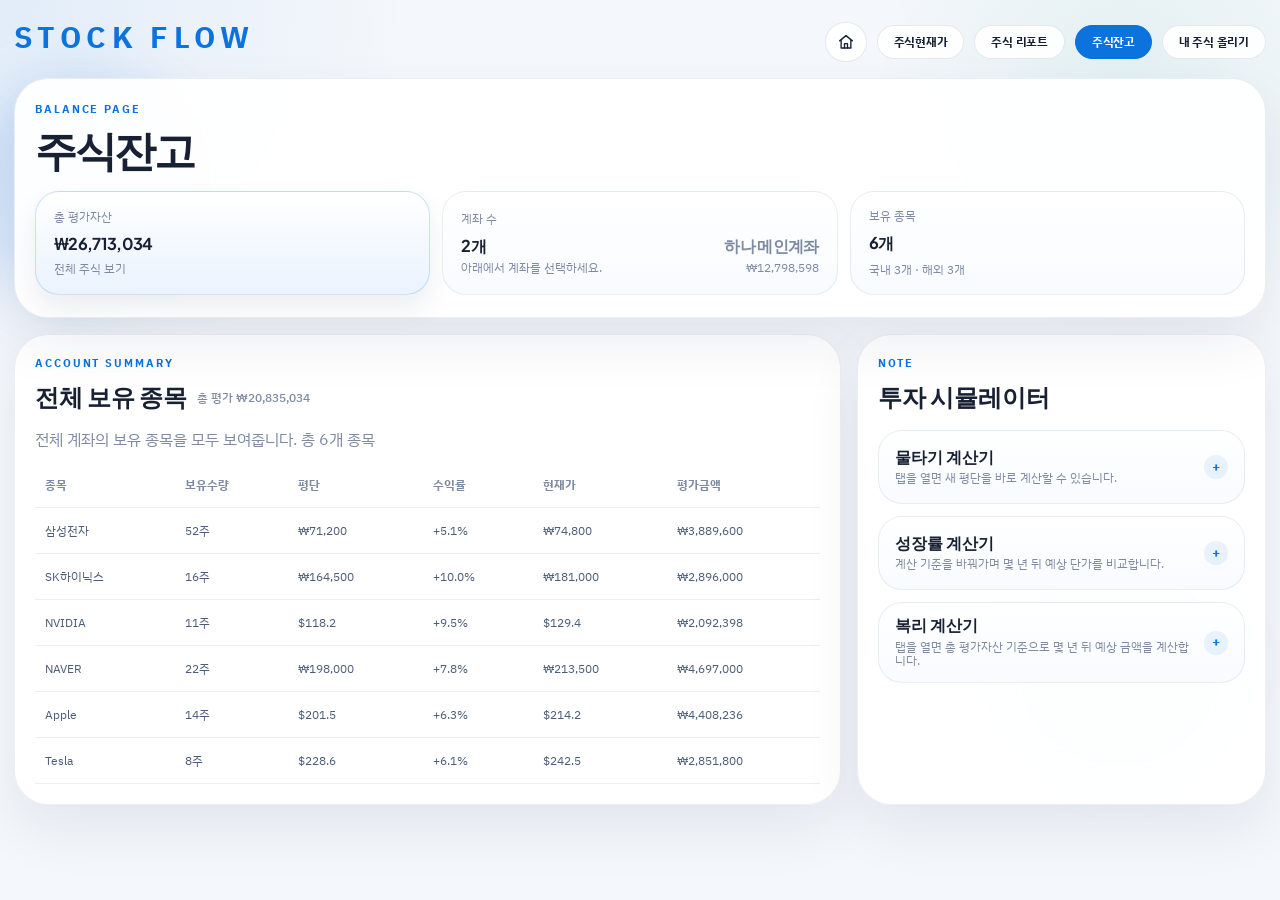
==== commit b1c3ab3f: "Default balance page to all holdings" ====
--- a/balance.html
+++ b/balance.html
@@ -14,8 +14,8 @@
       href="https://fonts.googleapis.com/css2?family=IBM+Plex+Sans+KR:wght@400;500;600;700&family=Plus+Jakarta+Sans:wght@500;700;800&display=swap"
       rel="stylesheet"
     />
-    <link rel="stylesheet" href="./styles.css?v=20260329-15" />
-    <script defer src="./balance.js?v=20260329-15"></script>
+    <link rel="stylesheet" href="./styles.css?v=20260329-16" />
+    <script defer src="./balance.js?v=20260329-16"></script>
   </head>
   <body>
     <div class="page-glow page-glow-one"></div>
@@ -209,7 +209,7 @@
                 <div class="compound-panel">
                   <div class="compound-grid growth-grid">
                     <label class="compound-field">
-                      <span>기간 (3년이내 신뢰·5년참고)</span>
+                      <span>기간 (3년이내 신뢰도높음·5년이상참고)</span>
                       <input id="growthYears" type="number" min="1" step="1" value="5" />
                     </label>
                     <div class="compound-field growth-mode-field">
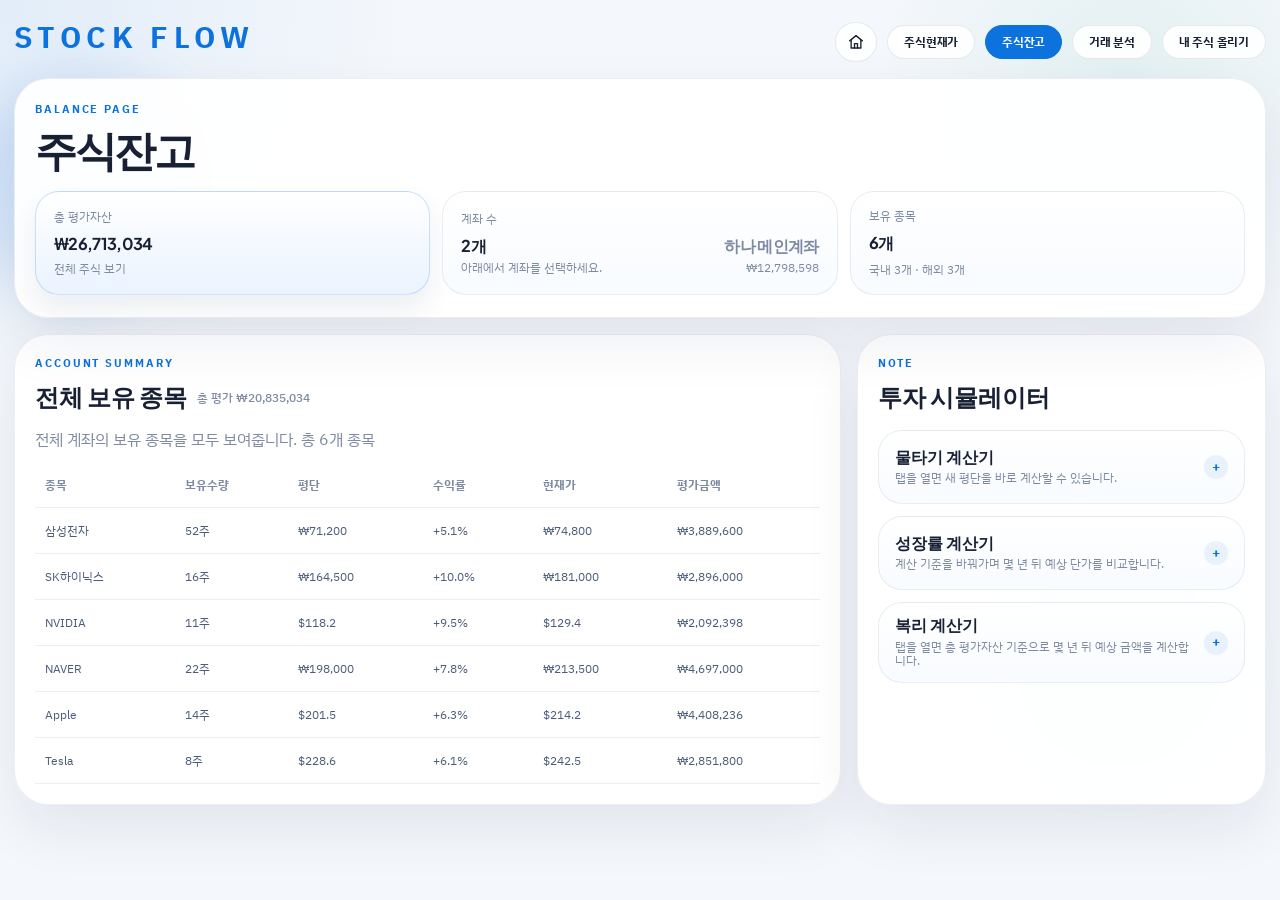
==== commit 50198dfd: "Rename report tab to trade analysis" ====
--- a/balance.html
+++ b/balance.html
@@ -14,8 +14,8 @@
       href="https://fonts.googleapis.com/css2?family=IBM+Plex+Sans+KR:wght@400;500;600;700&family=Plus+Jakarta+Sans:wght@500;700;800&display=swap"
       rel="stylesheet"
     />
-    <link rel="stylesheet" href="./styles.css?v=20260329-16" />
-    <script defer src="./balance.js?v=20260329-16"></script>
+    <link rel="stylesheet" href="./styles.css?v=20260329-17" />
+    <script defer src="./balance.js?v=20260329-17"></script>
   </head>
   <body>
     <div class="page-glow page-glow-one"></div>
@@ -35,8 +35,8 @@
             </svg>
           </a>
           <a href="./market.html" class="header-action-button">주식현재가</a>
-          <a href="./report.html" class="header-action-button">주식 리포트</a>
           <a href="./balance.html" class="header-action-button active" aria-current="page">주식잔고</a>
+          <a href="./report.html" class="header-action-button">거래 분석</a>
           <a href="./upload.html" class="header-action-button">내 주식 올리기</a>
         </div>
       </header>
@@ -154,7 +154,7 @@
             </div>
 
             <div class="side-list">
-              <details class="side-list-item average-down-card average-down-accordion">
+              <details id="averageDownCard" class="side-list-item average-down-card average-down-accordion">
                 <summary class="average-down-toggle">
                   <div class="average-down-head">
                     <strong>물타기 계산기</strong>
@@ -210,7 +210,7 @@
                   <div class="compound-grid growth-grid">
                     <label class="compound-field">
                       <span>기간 (3년이내 신뢰도높음·5년이상참고)</span>
-                      <input id="growthYears" type="number" min="1" step="1" value="5" />
+                      <input id="growthYears" type="number" min="1" step="1" value="3" />
                     </label>
                     <div class="compound-field growth-mode-field">
                       <span>기준</span>
@@ -254,7 +254,7 @@
                     </label>
                     <label class="compound-field">
                       <span>기간</span>
-                      <input id="compoundYears" type="number" min="1" step="1" value="5" />
+                      <input id="compoundYears" type="number" min="1" step="1" value="3" />
                     </label>
                     <label class="compound-field">
                       <span>연 수익률</span>
--- a/styles.css
+++ b/styles.css
@@ -1636,6 +1636,22 @@
   min-width: 0;
 }
 
+.chart-meta-row {
+  display: flex;
+  align-items: center;
+  gap: 10px;
+  flex-wrap: wrap;
+}
+
+.chart-meta-row .section-caption {
+  margin: 0;
+}
+
+.chart-range-growth {
+  font-size: 0.72rem;
+  padding: 6px 10px;
+}
+
 .chart-headline-row {
   display: flex;
   align-items: center;
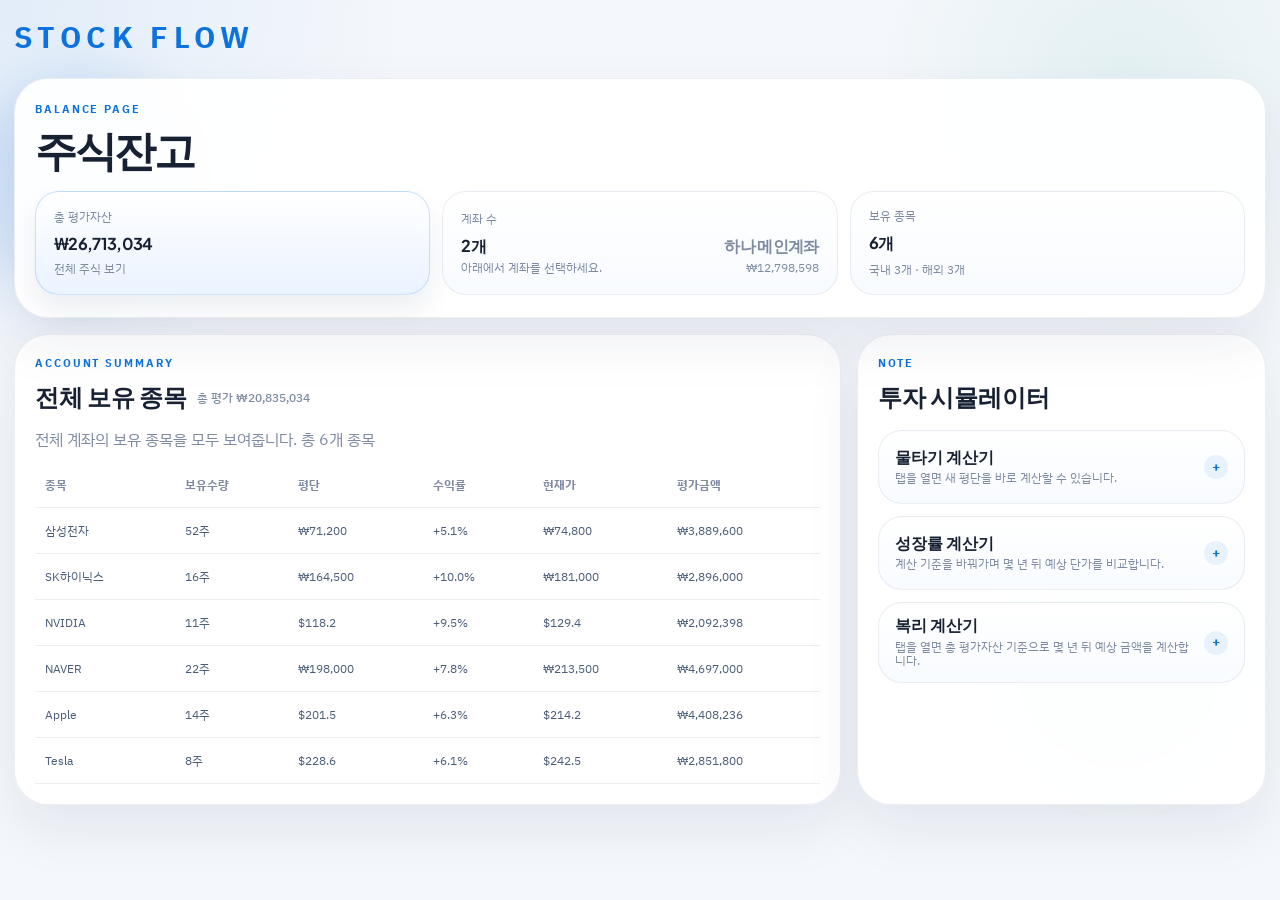
==== commit f9f51c79: "Remove top navigation buttons" ====
--- a/balance.html
+++ b/balance.html
@@ -26,19 +26,6 @@
         <a href="./index.html" class="eyebrow-link">
           <p class="eyebrow">Stock Flow</p>
         </a>
-        <div class="header-actions" aria-label="상단 기능 버튼">
-          <a href="./index.html" class="header-action-button home-button" aria-label="홈">
-            <svg class="home-icon" viewBox="0 0 24 24" aria-hidden="true">
-              <path d="M3.5 10.5L12 3.5l8.5 7" />
-              <path d="M5.5 9.75V20h13V9.75" />
-              <path d="M10 20v-5.75h4V20" />
-            </svg>
-          </a>
-          <a href="./market.html" class="header-action-button">주식현재가</a>
-          <a href="./balance.html" class="header-action-button active" aria-current="page">주식잔고</a>
-          <a href="./report.html" class="header-action-button">거래 분석</a>
-          <a href="./upload.html" class="header-action-button">내 주식 올리기</a>
-        </div>
       </header>
 
       <main class="page-stack">
--- a/styles.css
+++ b/styles.css
@@ -1798,6 +1798,284 @@
   box-shadow: 0 0 0 4px rgba(12, 114, 222, 0.08);
 }
 
+.upload-quick-stats {
+  grid-template-columns: repeat(3, minmax(0, 1fr));
+}
+
+.ledger-entry-card {
+  display: grid;
+  gap: 16px;
+  margin-top: 16px;
+  padding: 18px;
+  border-radius: 24px;
+  border: 1px solid var(--line-soft);
+  background: linear-gradient(180deg, rgba(255, 255, 255, 0.98), rgba(246, 250, 255, 0.94));
+}
+
+.trade-form {
+  display: grid;
+  gap: 14px;
+}
+
+.trade-form-grid {
+  display: grid;
+  grid-template-columns: repeat(2, minmax(0, 1fr));
+  gap: 12px;
+}
+
+.trade-field {
+  display: grid;
+  gap: 6px;
+}
+
+.trade-field span {
+  color: var(--text-soft);
+  font-size: 0.7rem;
+  font-weight: 700;
+}
+
+.trade-field input,
+.trade-field select {
+  width: 100%;
+  box-sizing: border-box;
+  border: 1px solid rgba(21, 42, 76, 0.1);
+  border-radius: 16px;
+  background: rgba(255, 255, 255, 0.94);
+  padding: 11px 12px;
+  color: var(--text-strong);
+  font: inherit;
+  font-size: 0.76rem;
+  outline: none;
+  box-shadow: inset 0 1px 0 rgba(255, 255, 255, 0.6);
+}
+
+.trade-field input:focus,
+.trade-field select:focus {
+  border-color: rgba(12, 114, 222, 0.2);
+  box-shadow: 0 0 0 4px rgba(12, 114, 222, 0.08);
+}
+
+.trade-form-actions {
+  display: flex;
+  align-items: center;
+  gap: 12px;
+  flex-wrap: wrap;
+}
+
+.trade-form-feedback {
+  margin: 0;
+  color: var(--text-soft);
+  font-size: 0.74rem;
+  line-height: 1.5;
+}
+
+.transaction-list,
+.analysis-side-stack {
+  display: grid;
+  gap: 10px;
+}
+
+.transaction-item {
+  display: grid;
+  gap: 10px;
+  padding: 14px 15px;
+  border: 1px solid var(--line-soft);
+  border-radius: 20px;
+  background: linear-gradient(180deg, #ffffff 0%, #f8fbff 100%);
+}
+
+.transaction-item-empty strong {
+  color: var(--text-soft);
+  font-size: 0.82rem;
+}
+
+.transaction-item-empty p {
+  margin: 2px 0 0;
+  color: var(--text-soft);
+  font-size: 0.74rem;
+  line-height: 1.5;
+}
+
+.transaction-item-head,
+.transaction-item-foot {
+  display: flex;
+  justify-content: space-between;
+  align-items: center;
+  gap: 12px;
+}
+
+.transaction-item-copy strong {
+  display: block;
+  color: var(--text-strong);
+  font-size: 0.82rem;
+}
+
+.transaction-item-copy p {
+  margin: 4px 0 0;
+  color: var(--text-soft);
+  font-size: 0.7rem;
+}
+
+.transaction-item-foot span {
+  color: var(--text-soft);
+  font-size: 0.72rem;
+}
+
+.transaction-item-foot strong {
+  color: var(--text-strong);
+  font-size: 0.78rem;
+  letter-spacing: -0.03em;
+}
+
+.upload-side-note {
+  margin-top: 14px;
+}
+
+.upload-guide-grid {
+  margin-top: 18px;
+}
+
+.analysis-page-title {
+  font-size: clamp(1.24rem, 2.2vw, 1.56rem);
+  letter-spacing: -0.05em;
+}
+
+.analysis-view-switch {
+  margin-top: 18px;
+}
+
+.analysis-view-switch .mode-chip {
+  flex: 1 1 calc(20% - 8px);
+}
+
+.analysis-summary-grid {
+  display: grid;
+  grid-template-columns: minmax(0, 1.14fr) minmax(300px, 0.86fr);
+  gap: 12px;
+  margin-top: 18px;
+}
+
+.analysis-feature-card {
+  border-radius: 28px;
+  border: 1px solid var(--line-soft);
+  background: linear-gradient(180deg, #ffffff 0%, #f8fbff 100%);
+  padding: 20px 22px 18px;
+}
+
+.analysis-feature-card .section-kicker {
+  margin: 0;
+}
+
+.analysis-feature-copy {
+  margin-top: 8px;
+  grid-template-rows: auto auto;
+  min-width: 0;
+}
+
+.analysis-feature-copy span {
+  display: block;
+  color: var(--text-strong);
+  font-size: 0.88rem;
+  font-weight: 700;
+}
+
+.analysis-feature-value {
+  margin: 12px 0 0;
+  font-size: clamp(2.28rem, 4.4vw, 3.7rem);
+  line-height: 0.98;
+}
+
+.analysis-feature-meta {
+  margin-top: 8px;
+  font-size: 0.8rem;
+}
+
+.analysis-summary-grid .quick-stats {
+  margin-top: 0;
+}
+
+.analysis-quick-stats {
+  grid-template-columns: 1fr;
+  align-content: start;
+}
+
+.analysis-quick-stats .quick-stat-card {
+  min-height: 0;
+}
+
+.analysis-quick-stats .quick-stat-card strong {
+  font-size: 1.18rem;
+}
+
+.analysis-main-panel {
+  display: grid;
+  gap: 0;
+}
+
+.analysis-group-list {
+  margin-top: 14px;
+}
+
+.analysis-quick-stats .quick-stat-card strong.positive,
+.analysis-profit-value.positive,
+.analysis-table-profit.positive {
+  color: var(--blue);
+}
+
+.analysis-quick-stats .quick-stat-card strong.negative,
+.analysis-profit-value.negative,
+.analysis-table-profit.negative {
+  color: var(--orange);
+}
+
+.analysis-divider {
+  height: 1px;
+  margin: 18px 0;
+  background: var(--line-soft);
+}
+
+.analysis-profit-value,
+.analysis-table-profit {
+  font-family: "Plus Jakarta Sans", sans-serif;
+  font-size: 0.78rem;
+  font-weight: 700;
+  letter-spacing: -0.03em;
+}
+
+.analysis-table-profit.neutral {
+  color: var(--text-soft);
+}
+
+.analysis-table-shell {
+  overflow-x: auto;
+}
+
+.analysis-table {
+  min-width: 680px;
+}
+
+.trade-badge {
+  display: inline-flex;
+  align-items: center;
+  justify-content: center;
+  min-width: 48px;
+  padding: 5px 10px;
+  border-radius: 999px;
+  font-size: 0.7rem;
+  font-weight: 700;
+  white-space: nowrap;
+}
+
+.trade-badge.buy {
+  background: rgba(12, 114, 222, 0.1);
+  color: var(--blue);
+}
+
+.trade-badge.sell {
+  background: rgba(239, 138, 38, 0.14);
+  color: var(--orange);
+}
+
 .ranking-card {
   display: grid;
   grid-template-columns: auto minmax(0, 1fr) auto;
@@ -2477,6 +2755,14 @@
   .blueprint-grid {
     grid-template-columns: 1fr;
   }
+
+  .analysis-summary-grid {
+    grid-template-columns: 1fr;
+  }
+
+  .analysis-quick-stats {
+    grid-template-columns: repeat(3, minmax(0, 1fr));
+  }
 }
 
 @media (max-width: 840px) {
@@ -2572,6 +2858,10 @@
   .market-ranking-list {
     overflow: visible;
   }
+
+  .analysis-quick-stats {
+    grid-template-columns: repeat(2, minmax(0, 1fr));
+  }
 }
 
 @media (max-width: 560px) {
@@ -2716,11 +3006,20 @@
   .average-down-results,
   .compound-grid,
   .compound-results,
-  .growth-item-values {
+  .growth-item-values,
+  .trade-form-grid,
+  .analysis-quick-stats {
     grid-template-columns: 1fr;
   }
 
   .growth-mode-switch {
     flex-wrap: wrap;
   }
-}
+
+  .transaction-item-head,
+  .transaction-item-foot,
+  .trade-form-actions {
+    flex-direction: column;
+    align-items: flex-start;
+  }
+}
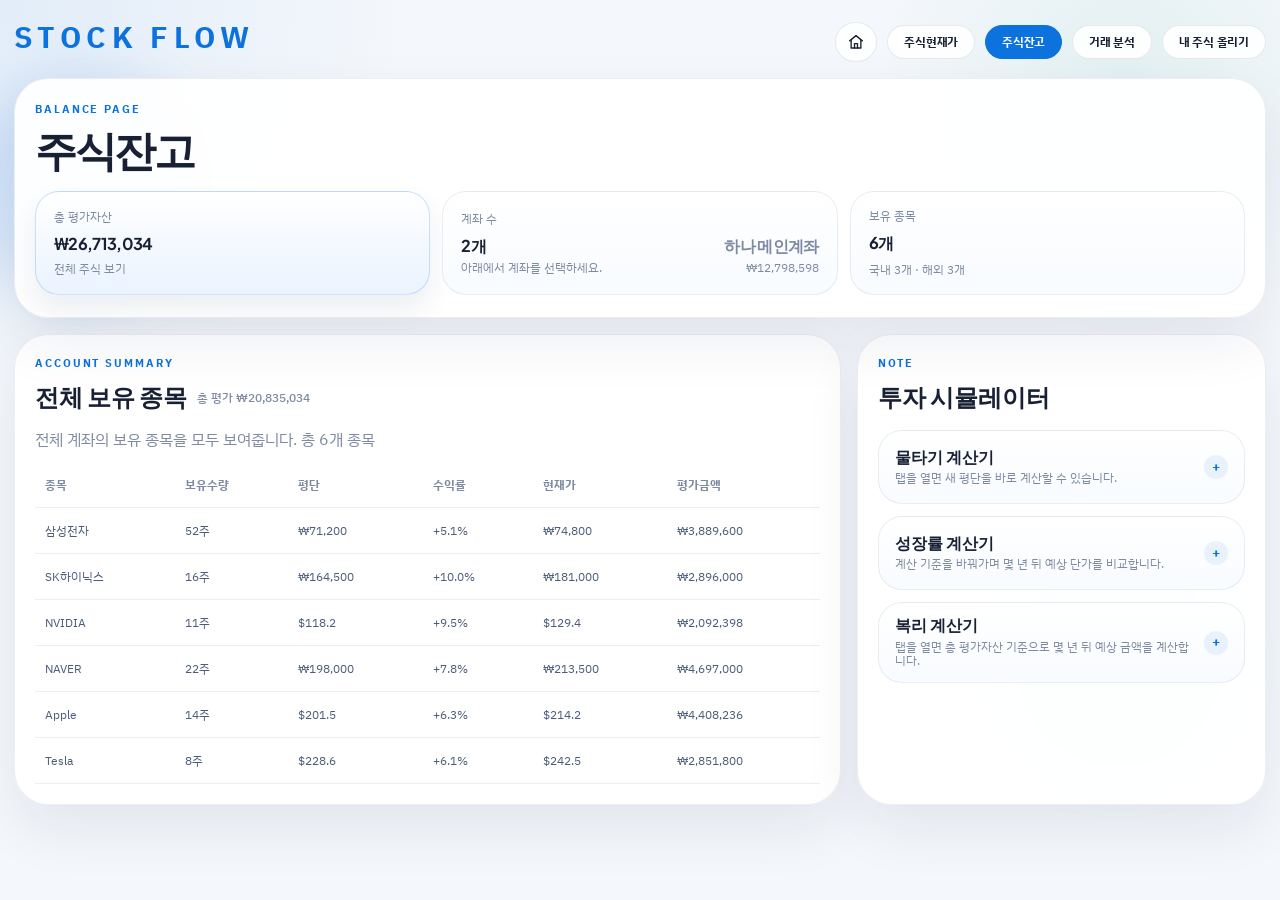
==== commit cabfdd9a: "Revert "Remove top navigation buttons" This reverts commit f9f51c79c71eb9d5ece56ccb3f95f76393d25d80." ====
--- a/balance.html
+++ b/balance.html
@@ -26,6 +26,19 @@
         <a href="./index.html" class="eyebrow-link">
           <p class="eyebrow">Stock Flow</p>
         </a>
+        <div class="header-actions" aria-label="상단 기능 버튼">
+          <a href="./index.html" class="header-action-button home-button" aria-label="홈">
+            <svg class="home-icon" viewBox="0 0 24 24" aria-hidden="true">
+              <path d="M3.5 10.5L12 3.5l8.5 7" />
+              <path d="M5.5 9.75V20h13V9.75" />
+              <path d="M10 20v-5.75h4V20" />
+            </svg>
+          </a>
+          <a href="./market.html" class="header-action-button">주식현재가</a>
+          <a href="./balance.html" class="header-action-button active" aria-current="page">주식잔고</a>
+          <a href="./report.html" class="header-action-button">거래 분석</a>
+          <a href="./upload.html" class="header-action-button">내 주식 올리기</a>
+        </div>
       </header>
 
       <main class="page-stack">
